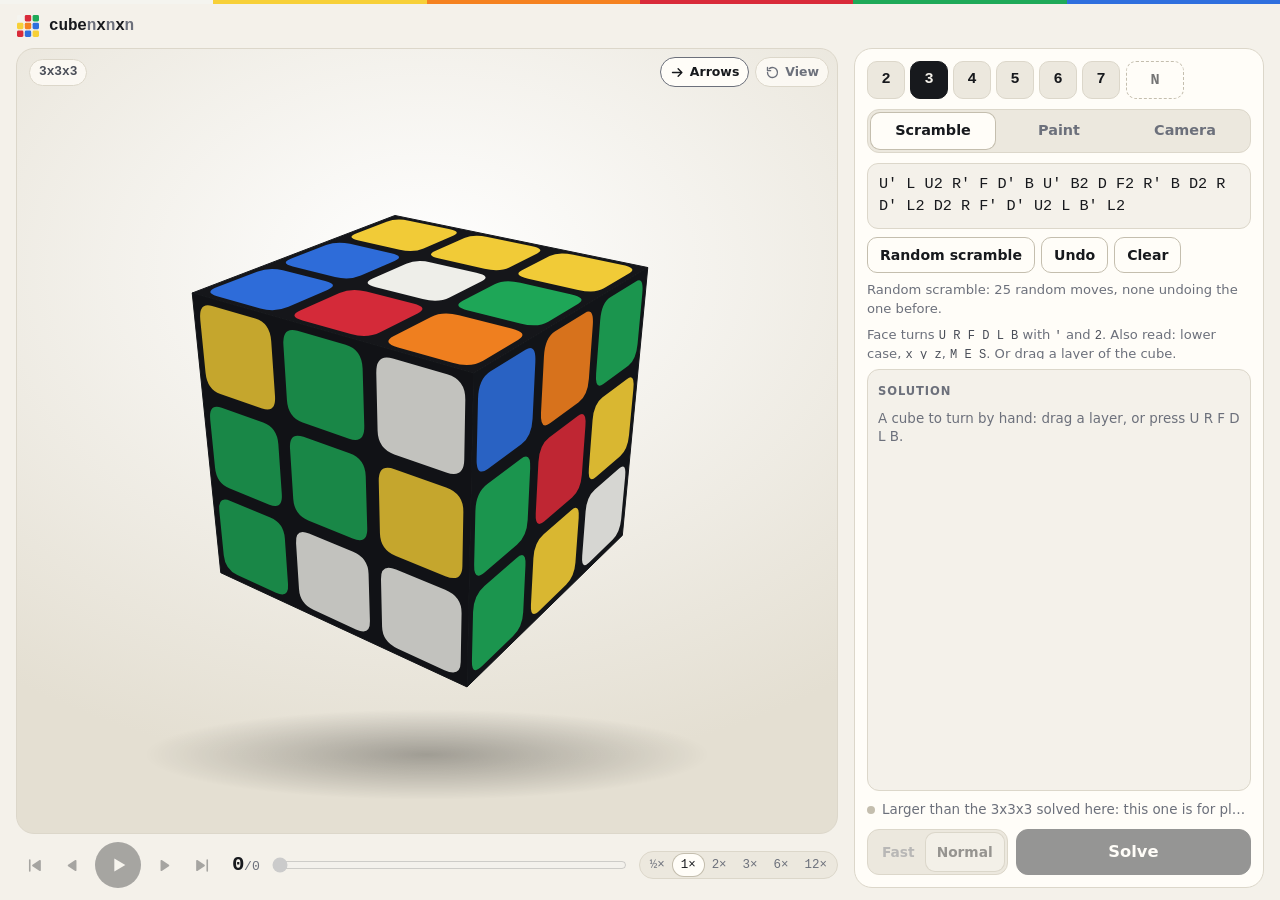
==== app/index.html @ e3b864b9 "app: the interface's page, its tests, and the WebAssembly build of the small solvers A cube of any s" ====
<!doctype html>
<html lang="en">
<head>
<meta charset="utf-8">
<meta name="viewport" content="width=device-width, initial-scale=1, viewport-fit=cover">
<title>anycube</title>
<meta name="color-scheme" content="dark light">
<link rel="icon" href="favicon.svg" type="image/svg+xml">
<link rel="stylesheet" href="app.css">
<script type="module" src="js/main.js"></script>
</head>
<body>
<!-- The application by itself: js/main.js mounts it here. -->
<div class="app" id="app"></div>
</body>
</html>
---- app/app.css ----
/* anycube: the application. One stylesheet, no dependencies, system
   fonts. Dark by default, light where the system asks for it.

   The application is exactly one viewport tall, on a laptop and on a
   phone, and everything in it has one place and one size: the cube and its
   playback on one side; the input, the solution and Solve on the other.
   Nothing moves when a solution arrives, the mode changes or the size
   does. A page that hosts it adds its own stylesheet for whatever it puts
   around it. */

:root {
  color-scheme: dark;
  --bg: #0e1014;
  --bg-2: #14171d;
  --panel: #171a21;
  --line: #262b36;
  --line-2: #343a48;
  --ink: #ecebe6;
  --ink-2: #b4b8c4;
  --ink-3: #8a8fa0;
  --accent: #f7d038;
  --accent-ink: #15130a;
  --danger: #ff7a70;
  --danger-bg: #2a1614;
  --ok: #5fd08e;
  --stage-a: #232936;
  --stage-b: #0f1217;
  --cube-body: #0b0c0f;
  --cube-inside: #1b1e25;
  --cube-blank: #3a3f4b;
  --u: #f4f4ef;
  --r: #d92b3a;
  --f: #1faa59;
  --d: #f7d038;
  --l: #f58220;
  --b: #2f6fde;
  --sans: ui-sans-serif, system-ui, -apple-system, "Segoe UI", Roboto, "Helvetica Neue", Arial, sans-serif;
  --mono: ui-monospace, "SF Mono", "Cascadia Code", "JetBrains Mono", Menlo, Consolas, "Liberation Mono", monospace;
  --radius: 14px;
  --gutter: 16px;
}

@media (prefers-color-scheme: light) {
  :root {
    color-scheme: light;
    --bg: #f4f1ea;
    --bg-2: #ece8de;
    --panel: #fffdf8;
    --line: #dcd7ca;
    --line-2: #c4beae;
    --ink: #17191d;
    --ink-2: #4a4e58;
    --ink-3: #6c707b;
    --accent: #17191d;
    --accent-ink: #fffdf8;
    --danger: #b3261e;
    --danger-bg: #fbe9e6;
    --ok: #1c7a44;
    --stage-a: #ffffff;
    --stage-b: #e4dfd2;
    --cube-body: #15171b;
    --cube-inside: #2a2d35;
    --cube-blank: #b9b5aa;
  }
}

*,
*::before,
*::after {
  box-sizing: border-box;
}

html {
  -webkit-text-size-adjust: 100%;
}

body {
  margin: 0;
  background: var(--bg);
  color: var(--ink);
  font: 15px/1.5 var(--sans);
  -webkit-font-smoothing: antialiased;
}

a {
  color: inherit;
  text-underline-offset: 3px;
  text-decoration-thickness: 1px;
}

button,
input,
textarea {
  font: inherit;
  color: inherit;
}

:focus-visible {
  outline: 2px solid var(--b);
  outline-offset: 2px;
}

.sr {
  position: absolute;
  width: 1px;
  height: 1px;
  overflow: hidden;
  clip-path: inset(50%);
  white-space: nowrap;
}

[hidden] {
  display: none !important;
}

kbd {
  font: 0.85em var(--mono);
  padding: 1px 5px;
  border: 1px solid var(--line-2);
  border-radius: 5px;
}

/* ------------------------------------------------- the one-viewport app */

.app {
  height: 100vh;
  height: 100dvh;
  min-height: 480px;
  display: grid;
  grid-template-rows: auto auto minmax(0, 1fr);
}

/* The six colours, across the top. */
.stripe {
  display: grid;
  grid-template-columns: repeat(6, 1fr);
  height: 4px;
}
.stripe i:nth-child(1) { background: var(--u); }
.stripe i:nth-child(2) { background: var(--d); }
.stripe i:nth-child(3) { background: var(--l); }
.stripe i:nth-child(4) { background: var(--r); }
.stripe i:nth-child(5) { background: var(--f); }
.stripe i:nth-child(6) { background: var(--b); }

.top,
.bench {
  width: min(1320px, 100% - 2 * var(--gutter));
  margin-inline: auto;
}

.top {
  display: flex;
  align-items: center;
  gap: 18px;
  padding: 8px 0;
  min-height: 44px;
}

.brand {
  display: inline-flex;
  align-items: center;
  gap: 9px;
  text-decoration: none;
  font: 600 1rem/1 var(--mono);
  letter-spacing: -0.01em;
  flex: none;
}
.brand b {
  font-weight: 600;
  color: var(--ink-3);
}
.brand .m0 { fill: var(--u); }
.brand .m1 { fill: var(--r); }
.brand .m2 { fill: var(--f); }
.brand .m3 { fill: var(--d); }
.brand .m4 { fill: var(--l); }
.brand .m5 { fill: var(--b); }

/* What the hosting page puts in the bar. */
.top-extra {
  margin-left: auto;
  display: flex;
  align-items: center;
  gap: 18px;
  min-width: 0;
}

.bench {
  min-height: 0;
  display: grid;
  grid-template-columns: minmax(0, 1fr) minmax(340px, 410px);
  gap: 16px;
  padding-bottom: 12px;
}

/* The cube, its playback, the solution. */
.stage-col {
  min-height: 0;
  min-width: 0;
  display: grid;
  grid-template-rows: minmax(0, 1fr) auto;
  gap: 8px;
}

/* Wherever the cube is drawn: as large a square as fits. */
.cube-host {
  container-type: size;
  display: grid;
  place-items: center;
}
.cube-host canvas {
  display: block;
  width: min(100cqw, 100cqh);
  aspect-ratio: 1;
  touch-action: none;
  cursor: grab;
}
.cube-host canvas:active {
  cursor: grabbing;
}

.stage {
  position: relative;
  min-height: 120px;
  border-radius: calc(var(--radius) + 4px);
  border: 1px solid var(--line);
  background: radial-gradient(120% 90% at 50% 28%, var(--stage-a), var(--stage-b) 72%);
  overflow: hidden;
}
.stage-size,
.stage-tools,
.next,
.status {
  position: absolute;
  margin: 0;
  z-index: 3;
}
.stage-size {
  top: 10px;
  left: 12px;
  font: 600 0.8rem/1 var(--mono);
  color: var(--ink-2);
  padding: 6px 9px;
  border: 1px solid var(--line);
  border-radius: 999px;
  background: color-mix(in srgb, var(--panel) 78%, transparent);
  pointer-events: none;
}
.stage-tools {
  top: 8px;
  right: 8px;
  display: flex;
  gap: 6px;
}
.tool {
  display: inline-flex;
  align-items: center;
  gap: 5px;
  height: 30px;
  padding: 0 9px;
  border: 1px solid var(--line);
  border-radius: 999px;
  background: color-mix(in srgb, var(--panel) 78%, transparent);
  font-size: 0.78rem;
  font-weight: 600;
  color: var(--ink-3);
  cursor: pointer;
}
.tool svg {
  width: 15px;
  height: 15px;
  fill: none;
  stroke: currentColor;
  stroke-width: 2.2;
  stroke-linecap: round;
  stroke-linejoin: round;
}
.tool:hover {
  color: var(--ink);
}
.tool[aria-pressed="true"] {
  color: var(--ink);
  border-color: var(--ink-3);
  background: var(--panel);
}
/* The move that comes next, in letters, beside its arrows. */
.next {
  left: 12px;
  top: 46px;
  display: flex;
  align-items: baseline;
  gap: 7px;
  pointer-events: none;
}
.next span {
  font: 600 0.66rem/1 var(--sans);
  letter-spacing: 0.09em;
  text-transform: uppercase;
  color: var(--ink-3);
}
.next b {
  font: 700 clamp(1.5rem, 7cqmin, 2.6rem) / 1 var(--mono);
  letter-spacing: -0.03em;
}

/* Where a solve stands, and what is wrong with a cube: over the foot of the stage. */
.status {
  left: 50%;
  bottom: 10px;
  transform: translateX(-50%);
  width: max-content;
  max-width: calc(100% - 20px);
  padding: 8px 12px;
  border: 1px solid var(--line-2);
  border-radius: 12px;
  background: color-mix(in srgb, var(--panel) 94%, transparent);
  box-shadow: 0 6px 24px rgba(0, 0, 0, 0.18);
  font-size: 0.88rem;
  line-height: 1.35;
  display: grid;
  grid-template-columns: auto minmax(0, 1fr);
  gap: 2px 10px;
  align-items: center;
}
.status .text {
  margin: 0;
}
.status .text b {
  font-weight: 650;
}
.status .more-line {
  grid-column: 2;
  margin: 0;
  font-size: 0.8rem;
  color: var(--ink-3);
}
.status small {
  display: block;
  margin-top: 3px;
  opacity: 0.85;
  font: 0.82em/1.35 var(--mono);
}
.status.bad {
  border-color: color-mix(in srgb, var(--danger) 55%, var(--line));
  background: var(--danger-bg);
  color: var(--danger);
}
.status.bad .more-line {
  color: inherit;
  opacity: 0.85;
}
.status.good .mark {
  color: var(--ok);
}
.mark {
  width: 20px;
  height: 20px;
  display: grid;
  place-items: center;
  font-weight: 700;
}
/* Four stickers taking turns: the page is busy. */
.busy {
  width: 20px;
  height: 20px;
  display: grid;
  grid-template-columns: 1fr 1fr;
  gap: 2px;
}
.busy i {
  border-radius: 2.5px;
  animation: pulse 1.2s infinite ease-in-out;
}
.busy i:nth-child(1) { background: var(--d); }
.busy i:nth-child(2) { background: var(--r); animation-delay: 0.15s; }
.busy i:nth-child(4) { background: var(--b); animation-delay: 0.3s; }
.busy i:nth-child(3) { background: var(--f); animation-delay: 0.45s; }
@keyframes pulse {
  0%, 100% { opacity: 0.25; }
  40% { opacity: 1; }
}
.line {
  grid-column: 1 / -1;
  display: flex;
  gap: 4px;
  margin-top: 5px;
}
.line i {
  flex: 1;
  max-width: 34px;
  height: 5px;
  border-radius: 3px;
  background: var(--line-2);
}
.line i.ahead {
  background: var(--ink-3);
}
.line i.you {
  background: var(--accent);
}

/* The camera's picture takes the stage; the cube steps aside into a corner. */
.cam-frame {
  position: absolute;
  inset: 0;
  margin: auto;
  width: min(100cqw, 100cqh);
  aspect-ratio: 1;
  overflow: hidden;
  background: #000;
  z-index: 1;
}
.cam-frame video {
  position: absolute;
  inset: 0;
  width: 100%;
  height: 100%;
  object-fit: cover;
}
.cam-frame.mirrored video,
.cam-frame.mirrored .cam-grid {
  transform: scaleX(-1);
}
.cam-grid {
  position: absolute;
  inset: 15%;
  display: grid;
  grid-template-columns: repeat(var(--n), 1fr);
  border: 2px solid rgba(255, 255, 255, 0.95);
  border-radius: 8px;
  box-shadow: 0 0 0 100vmax rgba(0, 0, 0, 0.42);
}
.cam-grid i {
  border: 1px solid rgba(255, 255, 255, 0.55);
  display: grid;
  place-items: center;
  color: transparent;
}
/* What was read from each cell, as a dot in its middle. */
.cam-grid i::after {
  content: "";
  width: 34%;
  aspect-ratio: 1;
  border-radius: 50%;
  background: currentColor;
  box-shadow: 0 0 0 2px rgba(255, 255, 255, 0.9), 0 0 0 3px rgba(0, 0, 0, 0.5);
}
.stage.scanning .stage-tools,
.stage.scanning .next {
  display: none;
}

/* Playback. */
.transport {
  display: grid;
  grid-template-columns: auto auto minmax(60px, 1fr) auto;
  grid-template-areas: "keys counter scrub speed";
  align-items: center;
  gap: 4px 12px;
}
.keys {
  grid-area: keys;
  display: flex;
  align-items: center;
  gap: 2px;
}
.key {
  width: 36px;
  height: 36px;
  display: grid;
  place-items: center;
  border: 1px solid transparent;
  border-radius: 50%;
  background: none;
  cursor: pointer;
}
.key svg {
  width: 19px;
  height: 19px;
  fill: currentColor;
  stroke: currentColor;
  stroke-width: 2;
  stroke-linecap: round;
  stroke-linejoin: round;
}
.key:hover:not(:disabled) {
  background: var(--bg-2);
  border-color: var(--line);
}
.key:disabled {
  opacity: 0.35;
  cursor: default;
}
.key.play {
  width: 46px;
  height: 46px;
  margin-inline: 3px;
  background: var(--accent);
  color: var(--accent-ink);
}
.key.play:hover:not(:disabled) {
  background: var(--accent);
  filter: brightness(1.08);
}
.key.play svg {
  width: 22px;
  height: 22px;
  stroke-width: 0;
}
.key.play .icon-pause,
.key.play.playing .icon-play {
  display: none;
}
.key.play.playing .icon-pause {
  display: block;
}
.counter {
  grid-area: counter;
  margin: 0;
  font: 600 1.3rem/1 var(--mono);
  font-variant-numeric: tabular-nums;
  letter-spacing: -0.02em;
  white-space: nowrap;
}
.counter .of {
  font-size: 0.82rem;
  font-weight: 500;
  color: var(--ink-3);
  letter-spacing: 0;
}
#scrub {
  grid-area: scrub;
  width: 100%;
  margin: 0;
  accent-color: var(--accent);
  height: 20px;
}
.speed {
  grid-area: speed;
  display: inline-flex;
  border: 1px solid var(--line);
  border-radius: 999px;
  padding: 2px;
  background: var(--bg-2);
}
.speed button {
  border: 0;
  background: none;
  border-radius: 999px;
  padding: 4px 8px;
  font: 500 0.78rem/1.2 var(--mono);
  color: var(--ink-3);
  cursor: pointer;
}
.speed button[aria-checked="true"] {
  background: var(--panel);
  color: var(--ink);
  box-shadow: 0 0 0 1px var(--line-2);
}

/* The lower part of the panel: the solution, or the cube the camera is reading. */
.lower {
  flex: 1;
  min-height: 0;
  display: flex;
}
.solution {
  flex: 1;
  min-width: 0;
  min-height: 0;
  border: 1px solid var(--line);
  border-radius: 12px;
  background: var(--bg);
  padding: 8px 10px 10px;
  display: grid;
  grid-template-columns: minmax(0, 1fr) auto;
  grid-template-rows: 28px minmax(0, 1fr);
  align-items: center;
  gap: 4px 10px;
}
.summary {
  margin: 0;
  color: var(--ink-3);
  font: 600 0.72rem/1 var(--sans);
  letter-spacing: 0.08em;
  text-transform: uppercase;
  white-space: nowrap;
  overflow: hidden;
  text-overflow: ellipsis;
}
.summary b {
  color: var(--ink);
  font: 650 0.9rem/1 var(--sans);
  letter-spacing: 0;
  text-transform: none;
  margin-right: 4px;
}
.moves,
.placeholder {
  grid-column: 1 / -1;
  grid-row: 2;
  align-self: stretch;
  min-height: 0;
}
.moves {
  overflow: auto;
  overscroll-behavior: contain;
  display: flex;
  flex-wrap: wrap;
  align-items: center;
  align-content: flex-start;
  gap: 4px 4px;
  position: relative;
}
.moves:empty {
  display: none;
}
.placeholder {
  margin: 0;
  font-size: 0.84rem;
  line-height: 1.4;
  color: var(--ink-3);
}
.scan-slot {
  flex: 1;
  min-width: 0;
  display: none;
  border: 1px solid var(--line);
  border-radius: 12px;
  background: radial-gradient(120% 90% at 50% 28%, var(--stage-a), var(--stage-b) 72%);
}
.lower.scanning .solution {
  display: none;
}
.lower.scanning .scan-slot {
  display: grid;
}
.scan-slot-narrow {
  display: none;
}

.part {
  display: contents;
}
.part h4 {
  margin: 0 2px 0 6px;
  font: 600 0.66rem/1 var(--sans);
  letter-spacing: 0.07em;
  text-transform: uppercase;
  color: var(--ink-3);
  white-space: nowrap;
}
.part:first-child h4 {
  margin-left: 0;
}
.part h4 span {
  font-family: var(--mono);
  letter-spacing: 0;
  margin-left: 4px;
}
.part ol {
  display: contents;
}
.part li {
  list-style: none;
}
.move {
  min-width: 2.2em;
  padding: 4px 6px;
  border: 1px solid var(--line);
  border-radius: 7px;
  background: none;
  font: 500 0.88rem/1.1 var(--mono);
  text-align: center;
  white-space: nowrap;
  cursor: pointer;
  color: var(--ink);
}
.move:hover {
  border-color: var(--line-2);
  background: var(--bg-2);
}
.move.done {
  color: var(--ink-3);
  border-color: transparent;
  background: var(--bg-2);
}
.move.now {
  background: var(--accent);
  border-color: var(--accent);
  color: var(--accent-ink);
}

/* Controls. */
.panel {
  min-height: 0;
  min-width: 0;
  display: flex;
  flex-direction: column;
  gap: 10px;
  border: 1px solid var(--line);
  border-radius: calc(var(--radius) + 4px);
  background: var(--panel);
  padding: 12px;
}
/* The input keeps one height whatever tab is open, so what is under it stays where it is. */
.panels {
  flex: none;
  height: 196px;
  overflow: auto;
  overscroll-behavior: contain;
}
.note {
  margin: 8px 0 0;
  font-size: 0.82rem;
  line-height: 1.4;
  color: var(--ink-3);
}
.note code {
  font: 0.92em var(--mono);
  color: var(--ink-2);
}
.tabpanel > .note:first-child {
  margin-top: 0;
  margin-bottom: 10px;
}
.size-row {
  display: flex;
  align-items: center;
  gap: 6px;
  min-width: 0;
}
.sizes {
  display: flex;
  gap: 5px;
  overflow-x: auto;
  scrollbar-width: none;
  padding: 2px;
  margin: -2px;
}
.sizes::-webkit-scrollbar {
  display: none;
}
.sizes button {
  flex: none;
  min-width: 38px;
  height: 38px;
  padding: 0 8px;
  border: 1px solid var(--line);
  border-radius: 10px;
  background: var(--bg-2);
  font: 600 0.95rem/1 var(--mono);
  cursor: pointer;
}
.sizes button:hover {
  border-color: var(--line-2);
}
.sizes button[aria-checked="true"] {
  background: var(--ink);
  border-color: var(--ink);
  color: var(--bg);
}
.custom input {
  width: 58px;
  height: 38px;
  padding: 0 6px;
  border: 1px dashed var(--line-2);
  border-radius: 10px;
  background: none;
  font: 600 0.95rem/1 var(--mono);
  text-align: center;
  -moz-appearance: textfield;
  appearance: textfield;
}
.custom input::-webkit-outer-spin-button,
.custom input::-webkit-inner-spin-button {
  -webkit-appearance: none;
  margin: 0;
}
.custom input.on {
  border-style: solid;
  border-color: var(--ink);
  box-shadow: inset 0 0 0 1px var(--ink);
}

.tabs {
  display: grid;
  grid-auto-flow: column;
  grid-auto-columns: 1fr;
  gap: 2px;
  padding: 3px;
  border: 1px solid var(--line);
  border-radius: 12px;
  background: var(--bg-2);
}
.tabs button {
  border: 0;
  border-radius: 9px;
  background: none;
  padding: 7px 4px;
  font-weight: 600;
  font-size: 0.9rem;
  color: var(--ink-3);
  cursor: pointer;
}
.tabs button[aria-selected="true"] {
  background: var(--panel);
  color: var(--ink);
  box-shadow: 0 0 0 1px var(--line-2);
}
.narrow-only {
  display: none;
}

textarea {
  display: block;
  width: 100%;
  resize: none;
  height: 4.4em;
  padding: 9px 11px;
  border: 1px solid var(--line);
  border-radius: 11px;
  background: var(--bg);
  font: 500 0.95rem/1.45 var(--mono);
}
textarea::placeholder {
  color: var(--ink-3);
  opacity: 0.7;
}
textarea.bad {
  border-color: var(--danger);
}

.row {
  display: flex;
  flex-wrap: wrap;
  gap: 6px;
  margin-top: 8px;
}

.button {
  display: inline-flex;
  align-items: center;
  justify-content: center;
  gap: 8px;
  min-height: 36px;
  padding: 6px 12px;
  border: 1px solid var(--line-2);
  border-radius: 10px;
  background: none;
  font-weight: 600;
  font-size: 0.88rem;
  cursor: pointer;
  white-space: nowrap;
}
.button:hover:not(:disabled) {
  background: var(--bg-2);
}
.button:disabled {
  opacity: 0.45;
  cursor: default;
}
.button.small {
  min-height: 28px;
  padding: 2px 10px;
  font-size: 0.8rem;
}
.button.quiet {
  min-height: 32px;
  padding: 4px 10px;
  font-weight: 500;
  font-size: 0.82rem;
  color: var(--ink-2);
}
.button.primary {
  background: var(--accent);
  border-color: var(--accent);
  color: var(--accent-ink);
}
.button.primary:hover:not(:disabled) {
  background: var(--accent);
  filter: brightness(1.08);
}
.button.large {
  flex: 1;
  min-height: 46px;
  font-size: 1.02rem;
  border-radius: 12px;
}
.button[aria-pressed="true"] {
  background: var(--bg-2);
  border-color: var(--ink-3);
  color: var(--ink);
}

/* Whether the cube as it stands can be solved: one line, always there. */
.valid {
  margin: 0;
  height: 1.35em;
  font-size: 0.84rem;
  line-height: 1.35;
  color: var(--ink-3);
  white-space: nowrap;
  overflow: hidden;
  text-overflow: ellipsis;
}
.valid::before {
  content: "";
  display: inline-block;
  width: 8px;
  height: 8px;
  margin-right: 7px;
  border-radius: 50%;
  background: var(--line-2);
}
.valid.ok::before {
  background: var(--ok);
}
.valid.bad::before {
  background: var(--danger);
}
.valid.bad {
  color: var(--danger);
}
.valid a {
  color: var(--ink);
}
.valid b {
  font-weight: 650;
  color: var(--ink-2);
}

.go {
  display: flex;
  gap: 8px;
  align-items: stretch;
}
.modes {
  display: inline-flex;
  border: 1px solid var(--line);
  border-radius: 12px;
  padding: 3px;
  background: var(--bg-2);
}
.modes button {
  border: 0;
  border-radius: 9px;
  background: none;
  padding: 0 11px;
  font-weight: 600;
  font-size: 0.86rem;
  color: var(--ink-3);
  cursor: pointer;
}
.modes button[aria-checked="true"] {
  background: var(--panel);
  color: var(--ink);
  box-shadow: 0 0 0 1px var(--line-2);
}
.modes button:disabled {
  opacity: 0.4;
  cursor: default;
}

/* Painting: the colours, and the cube unfolded to choose a face from. */
.paint {
  display: grid;
  grid-template-columns: minmax(0, 1fr) minmax(96px, 0.5fr);
  gap: 12px;
  align-items: center;
}
.swatches {
  display: grid;
  grid-template-columns: repeat(3, 1fr);
  gap: 5px;
}
.swatch {
  display: grid;
  grid-template-columns: auto 1fr;
  align-items: center;
  gap: 6px;
  padding: 5px 6px;
  border: 1px solid var(--line);
  border-radius: 10px;
  background: none;
  cursor: pointer;
  min-width: 0;
}
.swatch .chip {
  width: 26px;
  height: 26px;
  border-radius: 7px;
  box-shadow: inset 0 0 0 1px rgba(0, 0, 0, 0.25);
}
.swatch .count {
  font: 500 0.72rem/1 var(--mono);
  color: var(--ink-3);
  text-align: left;
}
.swatch[aria-checked="true"] {
  border-color: var(--ink);
  box-shadow: inset 0 0 0 1px var(--ink);
  background: var(--bg-2);
}
.swatch.full .count {
  color: var(--ok);
}
.swatch.over .count {
  color: var(--danger);
  font-weight: 700;
}
.net {
  display: grid;
  grid-template-columns: repeat(4, 1fr);
  grid-template-rows: repeat(3, auto);
  gap: 3px;
}
.net-face {
  aspect-ratio: 1;
  display: grid;
  grid-template-columns: repeat(var(--cells), 1fr);
  gap: 1px;
  padding: 2px;
  border: 0;
  border-radius: 5px;
  background: var(--cube-body);
  cursor: pointer;
  opacity: 0.75;
}
.net-face i {
  border-radius: 1.5px;
  background: var(--cube-blank);
}
.net-face.current {
  opacity: 1;
  box-shadow: 0 0 0 2px var(--ink);
}
.net-face.doubt:not(.current) {
  box-shadow: 0 0 0 1.5px var(--danger);
}

/* The camera's side of the panel. */
.private {
  display: grid;
  grid-template-columns: auto 1fr;
  gap: 9px;
  align-items: start;
  margin: 10px 0 12px;
  padding: 9px 11px;
  border: 1px solid color-mix(in srgb, var(--ok) 45%, var(--line));
  border-radius: 11px;
  font-size: 0.84rem;
  color: var(--ink-2);
}
.private svg {
  width: 18px;
  height: 18px;
  margin-top: 1px;
  fill: none;
  stroke: var(--ok);
  stroke-width: 1.8;
  stroke-linejoin: round;
}
.cam-scan {
  display: grid;
  grid-template-columns: minmax(0, 1fr);
  gap: 8px;
}
.cam-side {
  display: grid;
  gap: 8px;
  min-width: 0;
}
.cam-heading {
  margin: 0 0 2px;
  font-weight: 700;
  font-size: 0.98rem;
}
.cam-text {
  margin: 0;
  color: var(--ink-2);
  font-size: 0.86rem;
  line-height: 1.35;
  min-height: 2.7em;
}
.cam-shots {
  display: grid;
  grid-template-columns: repeat(6, 1fr);
  gap: 5px;
  margin: 0;
  padding: 0;
  list-style: none;
  max-width: 330px;
}
.cam-shots li {
  aspect-ratio: 1;
  display: grid;
  grid-template-columns: repeat(var(--n), 1fr);
  gap: 1px;
  padding: 2px;
  border-radius: 6px;
  background: var(--cube-body);
  opacity: 0.55;
}
.cam-shots li i {
  border-radius: 1px;
  background: var(--cube-blank);
}
.cam-shots li.taken {
  opacity: 1;
}
.cam-shots li.current {
  opacity: 1;
  box-shadow: 0 0 0 2px var(--accent);
}
.cam-buttons {
  display: flex;
  flex-wrap: wrap;
  gap: 6px;
  align-items: center;
}
.cam-buttons .primary {
  flex: 1 1 110px;
  min-height: 42px;
}

/* ------------------------------------------------------ narrow screens */

@media (max-width: 759px) {
  :root {
    --gutter: 10px;
  }
  body {
    font-size: 14px;
  }
  .top {
    gap: 8px;
    padding: 5px 0;
  }
  /* The header holds the sizes (app.js moves them there); the words make room. */
  .brand span,
  .top-extra,
  .stage-size,
  .wide-only,
  .tool span {
    display: none;
  }
  .top .size-row {
    flex: 1;
  }
  .sizes button,
  .custom input {
    height: 34px;
    min-width: 34px;
  }
  .custom input {
    width: 46px;
  }
  .bench {
    grid-template-columns: minmax(0, 1fr);
    grid-template-rows: minmax(0, 1fr) auto;
    gap: 8px;
    padding-bottom: 8px;
  }
  .stage-col {
    gap: 6px;
  }
  /* The solution is a tab here, and the cube the camera reads sits beside its buttons. */
  .lower {
    display: none;
  }
  .cam-scan {
    grid-template-columns: minmax(0, 1fr) 86px;
    align-items: center;
  }
  .scan-slot-narrow {
    display: grid;
    aspect-ratio: 1;
    border: 1px solid var(--line);
    border-radius: 10px;
    background: radial-gradient(120% 90% at 50% 28%, var(--stage-a), var(--stage-b) 72%);
  }
  .transport {
    grid-template-columns: auto auto minmax(0, 1fr);
    grid-template-areas: "keys counter speed" "scrub scrub scrub";
    gap: 0 8px;
  }
  .speed {
    justify-self: end;
  }
  .speed button {
    padding: 4px 6px;
  }
  .speed button[data-speed="0.5"],
  .speed button[data-speed="12"],
  #to-start,
  #to-end {
    display: none;
  }
  .next {
    top: 8px;
    left: 10px;
  }
  .panel {
    padding: 8px;
    gap: 7px;
    border-radius: var(--radius);
  }
  .narrow-only {
    display: block;
  }
  .panels {
    height: 150px;
  }
  textarea {
    height: 4.2em;
    padding: 7px 9px;
  }
  .row {
    margin-top: 6px;
  }
  .note {
    margin-top: 5px;
    font-size: 0.78rem;
  }
  .tabpanel > .note:first-child {
    margin-bottom: 6px;
  }
  .private {
    margin: 4px 0 6px;
    padding: 4px 8px;
    font-size: 0.78rem;
  }
  /* The solution as a tab: its moves in the tab's own height. */
  .solution {
    border: 0;
    padding: 0;
    background: none;
    height: 150px;
  }
  .valid {
    font-size: 0.8rem;
  }
  .paint {
    grid-template-columns: minmax(0, 1fr) 92px;
    gap: 8px;
  }
  .swatch {
    padding: 4px 5px;
  }
  .swatch .chip {
    width: 22px;
    height: 22px;
  }
  .cam-heading {
    font-size: 0.9rem;
    margin: 0;
  }
  .cam-text {
    min-height: 0;
    font-size: 0.78rem;
    line-height: 1.3;
    display: -webkit-box;
    -webkit-line-clamp: 2;
    -webkit-box-orient: vertical;
    overflow: hidden;
  }
  .cam-shots {
    max-width: 190px;
    gap: 4px;
  }
  .cam-buttons {
    flex-wrap: nowrap;
    gap: 4px;
  }
  .cam-buttons .button {
    min-height: 32px;
    padding: 2px 7px;
    font-size: 0.78rem;
  }
  .cam-buttons .primary {
    flex: 1 1 60px;
    min-height: 34px;
  }
  .cam-side {
    gap: 5px;
  }
  .cam-buttons .primary {
    min-height: 36px;
  }
  .button.large {
    min-height: 42px;
  }
}

/* A screen that is short as well as wide (a small laptop): tighter rows. */
@media (min-width: 760px) and (max-height: 640px) {
  .panels {
    height: 176px;
  }
  .panel {
    gap: 8px;
    padding: 10px;
  }
}

@media (prefers-reduced-motion: reduce) {
  .busy i {
    animation: none;
    opacity: 0.8;
  }
}
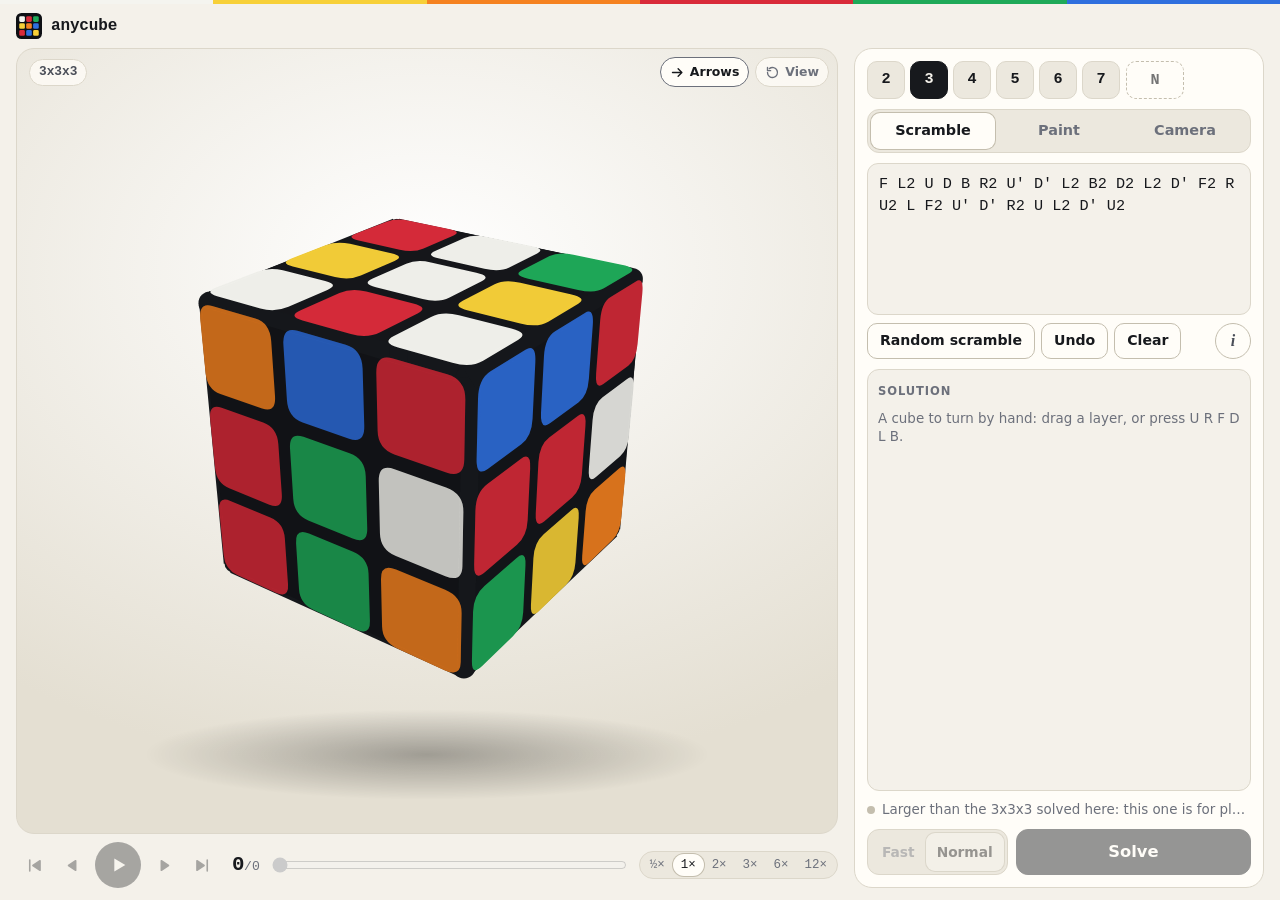
==== commit 1a40d15d: "Check GitHub releases from the local app" ====
--- a/app/index.html
+++ b/app/index.html
@@ -12,5 +12,18 @@
 <body>
 <!-- The application by itself: js/main.js mounts it here. -->
 <div class="app" id="app"></div>
+<template id="local-update-button">
+  <button class="button quiet update-trigger" type="button" aria-label="Check for updates" title="Check for updates">
+    <span aria-hidden="true">↻</span><span class="wide-only">Check for updates</span>
+  </button>
+</template>
+<dialog class="update-dialog" id="updates" aria-labelledby="updates-title">
+  <h2 id="updates-title">Check for updates</h2>
+  <p id="update-status" role="status"></p>
+  <form method="dialog">
+    <button class="button" autofocus>Close</button>
+    <a class="button primary" href="https://github.com/Horia73/anycube/releases/latest" target="_blank" rel="noopener noreferrer">View release</a>
+  </form>
+</dialog>
 </body>
 </html>
--- a/app/app.css
+++ b/app/app.css
@@ -170,12 +170,6 @@
   font-weight: 600;
   color: var(--ink-3);
 }
-.brand .m0 { fill: var(--u); }
-.brand .m1 { fill: var(--r); }
-.brand .m2 { fill: var(--f); }
-.brand .m3 { fill: var(--d); }
-.brand .m4 { fill: var(--l); }
-.brand .m5 { fill: var(--b); }
 
 /* What the hosting page puts in the bar. */
 .top-extra {
@@ -186,6 +180,25 @@
   min-width: 0;
 }
 
+.update-dialog {
+  width: min(390px, calc(100% - 28px));
+  padding: 20px;
+  border: 1px solid var(--line-2);
+  border-radius: var(--radius);
+  color: var(--ink);
+  background: var(--panel);
+}
+.update-dialog::backdrop { background: #0008; }
+.update-dialog h2 { margin: 0; font-size: 1.15rem; }
+.update-dialog p { margin: 10px 0 18px; color: var(--ink-2); }
+.update-dialog form { display: flex; justify-content: flex-end; gap: 8px; }
+.update-dialog a { text-decoration: none; }
+
+@media (max-width: 400px) {
+  .top.local-top .sizes { gap: 3px; }
+  .top.local-top .sizes button { min-width: 32px; }
+}
+
 .bench {
   min-height: 0;
   display: grid;
@@ -199,8 +212,12 @@
   min-height: 0;
   min-width: 0;
   display: grid;
+  /* One column no wider than its place, whatever is in it: the playback
+     below the cube then fits itself to that width (see .transport). */
+  grid-template-columns: minmax(0, 1fr);
   grid-template-rows: minmax(0, 1fr) auto;
   gap: 8px;
+  container-type: inline-size;
 }
 
 /* Wherever the cube is drawn: as large a square as fits. */
@@ -361,21 +378,21 @@
   font-weight: 700;
 }
 /* Four stickers taking turns: the page is busy. */
-.busy {
+span.busy {
   width: 20px;
   height: 20px;
   display: grid;
   grid-template-columns: 1fr 1fr;
   gap: 2px;
 }
-.busy i {
+span.busy i {
   border-radius: 2.5px;
   animation: pulse 1.2s infinite ease-in-out;
 }
-.busy i:nth-child(1) { background: var(--d); }
-.busy i:nth-child(2) { background: var(--r); animation-delay: 0.15s; }
-.busy i:nth-child(4) { background: var(--b); animation-delay: 0.3s; }
-.busy i:nth-child(3) { background: var(--f); animation-delay: 0.45s; }
+span.busy i:nth-child(1) { background: var(--d); }
+span.busy i:nth-child(2) { background: var(--r); animation-delay: 0.15s; }
+span.busy i:nth-child(4) { background: var(--b); animation-delay: 0.3s; }
+span.busy i:nth-child(3) { background: var(--f); animation-delay: 0.45s; }
 @keyframes pulse {
   0%, 100% { opacity: 0.25; }
   40% { opacity: 1; }
@@ -437,14 +454,61 @@
   place-items: center;
   color: transparent;
 }
-/* What was read from each cell, as a dot in its middle. */
+/* What is found in the picture, drawn over it: it turns with the picture when that is mirrored. */
+.cam-found {
+  position: absolute;
+  inset: 0;
+  width: 100%;
+  height: 100%;
+  pointer-events: none;
+}
+.cam-frame.mirrored .cam-found {
+  transform: scaleX(-1);
+}
+.cam-grid[hidden] {
+  display: none;
+}
+.cam-note {
+  position: absolute;
+  left: 50%;
+  bottom: 10px;
+  transform: translateX(-50%);
+  margin: 0;
+  padding: 5px 11px;
+  border-radius: 999px;
+  background: rgba(0, 0, 0, 0.62);
+  color: #fff;
+  font-size: 0.8rem;
+  line-height: 1.2;
+  white-space: nowrap;
+  max-width: calc(100% - 16px);
+  overflow: hidden;
+  text-overflow: ellipsis;
+}
+.cam-frame.found .cam-note::before {
+  content: "";
+  display: inline-block;
+  width: 8px;
+  height: 8px;
+  margin-right: 7px;
+  border-radius: 50%;
+  background: var(--ok);
+}
+/* What is being read from each cell: a mark in its middle, in the page's
+   own colour for it, the sticker itself showing round it. Where the reading
+   could as well be another colour the mark is a ring. */
 .cam-grid i::after {
   content: "";
-  width: 34%;
+  width: 36%;
   aspect-ratio: 1;
-  border-radius: 50%;
+  border-radius: 28%;
   background: currentColor;
-  box-shadow: 0 0 0 2px rgba(255, 255, 255, 0.9), 0 0 0 3px rgba(0, 0, 0, 0.5);
+  box-shadow: 0 0 0 2px rgba(255, 255, 255, 0.95), 0 0 0 3.5px rgba(0, 0, 0, 0.6);
+}
+.cam-grid i.unsure::after {
+  background: none;
+  border: 4px dashed currentColor;
+  box-sizing: border-box;
 }
 .stage.scanning .stage-tools,
 .stage.scanning .next {
@@ -458,6 +522,31 @@
   grid-template-areas: "keys counter scrub speed";
   align-items: center;
   gap: 4px 12px;
+}
+/* Where the cube's column is narrow (a small window, a tablet upright, a
+   phone) the slider goes on a row of its own, and narrower still the least
+   used buttons go. By the column's width, not the window's: beside the
+   panel the column can be narrow in a wide window. */
+@container (max-width: 640px) {
+  .transport {
+    grid-template-columns: auto auto minmax(0, 1fr);
+    grid-template-areas: "keys counter speed" "scrub scrub scrub";
+    gap: 0 8px;
+  }
+  .speed {
+    justify-self: end;
+  }
+}
+@container (max-width: 480px) {
+  .speed button {
+    padding: 4px 6px;
+  }
+  .speed button[data-speed="0.5"],
+  .speed button[data-speed="12"],
+  #to-start,
+  #to-end {
+    display: none;
+  }
 }
 .keys {
   grid-area: keys;
@@ -616,11 +705,77 @@
 .moves:empty {
   display: none;
 }
+.detour {
+  grid-column: 1 / -1;
+  grid-row: 2;
+  margin: 0;
+  color: var(--ink-2);
+  font: 500 0.78rem/1.3 var(--sans);
+}
+.solution.off-solution {
+  grid-template-rows: 28px auto minmax(0, 1fr);
+}
+.solution.off-solution .moves,
+.solution.off-solution .wait {
+  grid-row: 3;
+}
+.solution.waiting .detour {
+  display: none;
+}
 .placeholder {
   margin: 0;
   font-size: 0.84rem;
   line-height: 1.4;
   color: var(--ink-3);
+}
+/* While a solve waits or runs, its state stands where the solution will be. */
+.wait {
+  grid-column: 1 / -1;
+  grid-row: 2;
+  align-self: stretch;
+  min-height: 0;
+  display: flex;
+  flex-direction: column;
+  align-items: center;
+  justify-content: center;
+  gap: 10px;
+  text-align: center;
+  padding: 0 8px;
+}
+.wait[hidden] {
+  display: none;
+}
+.wait-title {
+  margin: 0;
+  font-size: 1.35rem;
+  line-height: 1.2;
+  font-weight: 500;
+}
+.wait-title b {
+  font-weight: 750;
+}
+.wait-title span {
+  font-variant-numeric: tabular-nums;
+}
+.wait-more {
+  margin: 0;
+  font-size: 0.84rem;
+  line-height: 1.4;
+  color: var(--ink-3);
+}
+.wait .line {
+  width: min(100%, 260px);
+  justify-content: center;
+  margin: 0;
+}
+.wait .line i {
+  height: 8px;
+  border-radius: 4px;
+}
+.solution.waiting .moves,
+.solution.waiting .placeholder,
+.solution.waiting #copy {
+  display: none;
 }
 .scan-slot {
   flex: 1;
@@ -643,8 +798,10 @@
 .part {
   display: contents;
 }
+/* Each phase begins a row of its own, under its title. */
 .part h4 {
-  margin: 0 2px 0 6px;
+  flex: 0 0 100%;
+  margin: 7px 0 1px;
   font: 600 0.66rem/1 var(--sans);
   letter-spacing: 0.07em;
   text-transform: uppercase;
@@ -652,7 +809,7 @@
   white-space: nowrap;
 }
 .part:first-child h4 {
-  margin-left: 0;
+  margin-top: 0;
 }
 .part h4 span {
   font-family: var(--mono);
@@ -691,9 +848,14 @@
   border-color: var(--accent);
   color: var(--accent-ink);
 }
+.move-progress {
+  margin-left: 0.4em;
+  font-size: 0.75em;
+}
 
 /* Controls. */
 .panel {
+  position: relative;
   min-height: 0;
   min-width: 0;
   display: flex;
@@ -705,11 +867,12 @@
   padding: 12px;
 }
 /* The input keeps one height whatever tab is open, so what is under it stays where it is. */
+/* Nothing in it scrolls: each tab's contents are made to fit (the box of a
+   long scramble scrolls its own text). */
 .panels {
   flex: none;
   height: 196px;
-  overflow: auto;
-  overscroll-behavior: contain;
+  overflow: hidden;
 }
 .note {
   margin: 8px 0 0;
@@ -817,7 +980,8 @@
   display: block;
   width: 100%;
   resize: none;
-  height: 4.4em;
+  /* Six whole lines, none cut: the lines, the padding and the border. */
+  height: calc(6 * 1.45em + 20px);
   padding: 9px 11px;
   border: 1px solid var(--line);
   border-radius: 11px;
@@ -837,6 +1001,48 @@
   flex-wrap: wrap;
   gap: 6px;
   margin-top: 8px;
+}
+
+/* The "i" beside the scramble's buttons, and what it opens. */
+.button.info {
+  margin-left: auto;
+  width: 36px;
+  padding: 0;
+  border-radius: 50%;
+  font: italic 600 1rem/1 Georgia, "Times New Roman", serif;
+  color: var(--ink-2);
+}
+.button.info[aria-expanded="true"] {
+  background: var(--ink);
+  border-color: var(--ink);
+  color: var(--panel);
+}
+.help {
+  position: absolute;
+  left: 12px;
+  right: 12px;
+  z-index: 6;
+  padding: 10px 12px;
+  border: 1px solid var(--line-2);
+  border-radius: 12px;
+  background: var(--panel);
+  box-shadow: 0 8px 28px rgba(0, 0, 0, 0.2);
+  font-size: 0.84rem;
+  line-height: 1.45;
+  color: var(--ink-2);
+}
+.help[hidden] {
+  display: none;
+}
+.help p {
+  margin: 0;
+}
+.help p + p {
+  margin-top: 6px;
+}
+.help code {
+  font: 600 0.95em/1 var(--mono);
+  color: var(--ink);
 }
 
 .button {
@@ -1072,6 +1278,43 @@
   gap: 8px;
   min-width: 0;
 }
+.cam-say {
+  display: grid;
+  grid-template-columns: auto minmax(0, 1fr);
+  gap: 10px;
+  align-items: start;
+}
+/* The small drawings of what to do with the cube: one, or two with "then" between them. */
+.cam-sign {
+  display: flex;
+  align-items: center;
+  gap: 3px;
+  color: var(--ink);
+}
+.cam-sign svg {
+  display: block;
+  width: 46px;
+  height: 44px;
+  fill: none;
+  stroke: currentColor;
+  stroke-width: 2.4;
+  stroke-linecap: round;
+  stroke-linejoin: round;
+}
+.cam-sign svg .head {
+  fill: currentColor;
+  stroke-width: 1.2;
+}
+.cam-sign i {
+  font: 600 0.62rem/1 var(--sans);
+  font-style: normal;
+  letter-spacing: 0.06em;
+  text-transform: uppercase;
+  color: var(--ink-3);
+}
+.cam-text.warn {
+  color: var(--danger);
+}
 .cam-heading {
   margin: 0 0 2px;
   font-weight: 700;
@@ -1089,7 +1332,9 @@
   grid-template-columns: repeat(6, 1fr);
   gap: 5px;
   margin: 0;
-  padding: 0;
+  /* Room for the frame round the face in hand, which is drawn outside it:
+     without it the box this strip scrolls in cuts the frame's left side. */
+  padding: 3px;
   list-style: none;
   max-width: 330px;
 }
@@ -1106,6 +1351,13 @@
 .cam-shots li i {
   border-radius: 1px;
   background: var(--cube-blank);
+}
+.cam-shots li {
+  cursor: pointer;
+}
+.cam-shots li:focus-visible {
+  outline: 2px solid var(--accent);
+  outline-offset: 2px;
 }
 .cam-shots li.taken {
   opacity: 1;
@@ -1149,6 +1401,8 @@
   .top .size-row {
     flex: 1;
   }
+  .local-top .top-extra { display: flex; }
+  .local-top .update-trigger { padding-inline: 8px; }
   .sizes button,
   .custom input {
     height: 34px;
@@ -1181,23 +1435,6 @@
     border-radius: 10px;
     background: radial-gradient(120% 90% at 50% 28%, var(--stage-a), var(--stage-b) 72%);
   }
-  .transport {
-    grid-template-columns: auto auto minmax(0, 1fr);
-    grid-template-areas: "keys counter speed" "scrub scrub scrub";
-    gap: 0 8px;
-  }
-  .speed {
-    justify-self: end;
-  }
-  .speed button {
-    padding: 4px 6px;
-  }
-  .speed button[data-speed="0.5"],
-  .speed button[data-speed="12"],
-  #to-start,
-  #to-end {
-    display: none;
-  }
   .next {
     top: 8px;
     left: 10px;
@@ -1214,18 +1451,24 @@
     height: 150px;
   }
   textarea {
-    height: 4.2em;
+    height: calc(4 * 1.45em + 16px);
     padding: 7px 9px;
   }
   .row {
     margin-top: 6px;
+    flex-wrap: nowrap;
   }
   .note {
     margin-top: 5px;
     font-size: 0.78rem;
   }
   .tabpanel > .note:first-child {
-    margin-bottom: 6px;
+    margin-bottom: 4px;
+  }
+  /* Paint holds its sentence (two lines at most), the colours with the
+     unfolded cube, and its two buttons, with nothing left to scroll to. */
+  .paint + .row {
+    margin-top: 4px;
   }
   .private {
     margin: 4px 0 6px;
@@ -1256,6 +1499,16 @@
   .cam-heading {
     font-size: 0.9rem;
     margin: 0;
+  }
+  .cam-say {
+    gap: 6px;
+  }
+  .cam-sign svg {
+    width: 32px;
+    height: 31px;
+  }
+  .cam-sign i {
+    display: none;
   }
   .cam-text {
     min-height: 0;
@@ -1299,6 +1552,9 @@
   .panels {
     height: 176px;
   }
+  textarea {
+    height: calc(5 * 1.45em + 20px);
+  }
   .panel {
     gap: 8px;
     padding: 10px;
@@ -1306,8 +1562,18 @@
 }
 
 @media (prefers-reduced-motion: reduce) {
-  .busy i {
+  span.busy i {
     animation: none;
     opacity: 0.8;
   }
 }
+
+/* A phone too narrow for "Random scramble" beside the other buttons says "Random". */
+@media (max-width: 430px) {
+  #random .long {
+    display: none;
+  }
+  .row {
+    gap: 5px;
+  }
+}
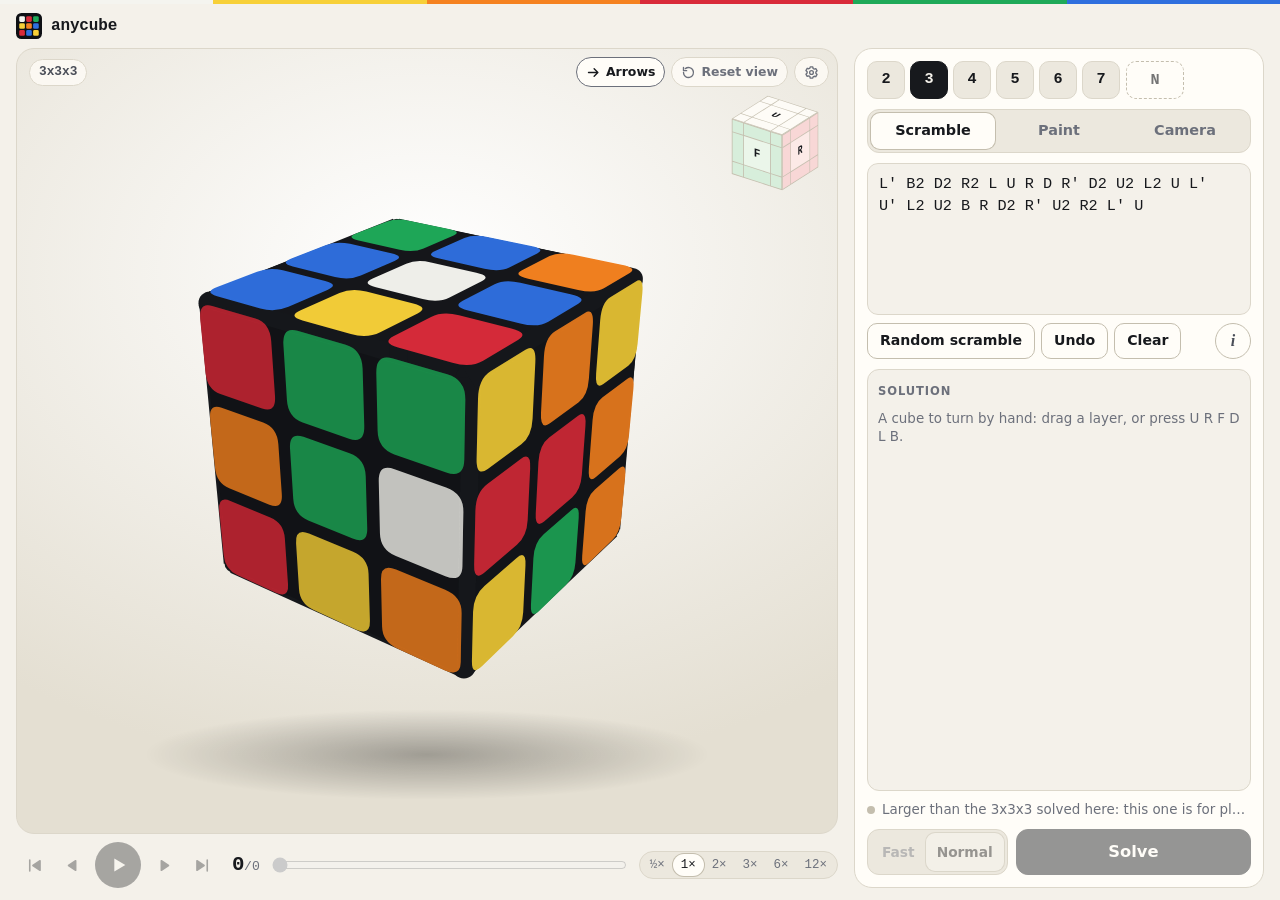
==== commit d5a2a183: "Choose white or yellow on top in cube settings" ====
--- a/app/index.html
+++ b/app/index.html
@@ -17,7 +17,7 @@
     <span aria-hidden="true">↻</span><span class="wide-only">Check for updates</span>
   </button>
 </template>
-<dialog class="update-dialog" id="updates" aria-labelledby="updates-title">
+<dialog class="app-dialog" id="updates" aria-labelledby="updates-title">
   <h2 id="updates-title">Check for updates</h2>
   <p id="update-status" role="status"></p>
   <form method="dialog">
--- a/app/app.css
+++ b/app/app.css
@@ -180,7 +180,7 @@
   min-width: 0;
 }
 
-.update-dialog {
+.app-dialog {
   width: min(390px, calc(100% - 28px));
   padding: 20px;
   border: 1px solid var(--line-2);
@@ -188,11 +188,20 @@
   color: var(--ink);
   background: var(--panel);
 }
-.update-dialog::backdrop { background: #0008; }
-.update-dialog h2 { margin: 0; font-size: 1.15rem; }
-.update-dialog p { margin: 10px 0 18px; color: var(--ink-2); }
-.update-dialog form { display: flex; justify-content: flex-end; gap: 8px; }
-.update-dialog a { text-decoration: none; }
+.app-dialog::backdrop { background: #0008; }
+.app-dialog h2 { margin: 0; font-size: 1.15rem; }
+.app-dialog p { margin: 10px 0 18px; color: var(--ink-2); }
+.app-dialog form { display: flex; justify-content: flex-end; gap: 8px; }
+.app-dialog a { text-decoration: none; }
+.settings-options { margin: 16px 0; padding: 0; border: 0; }
+.settings-options legend { margin-bottom: 6px; font-size: 0.86rem; color: var(--ink-2); }
+.settings-options label { display: flex; align-items: center; gap: 8px; min-height: 38px; cursor: pointer; }
+.settings-options input { margin: 0; }
+.settings-options i { width: 15px; height: 15px; border: 1px solid var(--line-2); border-radius: 4px; }
+.orientation-white { background: var(--u); }
+.orientation-yellow { background: var(--d); }
+.update-trigger.update-available { color: var(--accent-ink); background: var(--accent); }
+.update-trigger.update-available:hover { background: var(--accent); filter: brightness(1.08); }
 
 @media (max-width: 400px) {
   .top.local-top .sizes { gap: 3px; }
@@ -300,6 +309,53 @@
   color: var(--ink);
   border-color: var(--ink-3);
   background: var(--panel);
+}
+
+.view-cube {
+  --view-cube-half: clamp(24px, 5cqmin, 31px);
+  position: absolute;
+  z-index: 3;
+  top: 40px;
+  right: 8px;
+  display: grid;
+  place-items: center;
+  width: calc(3.5 * var(--view-cube-half));
+  aspect-ratio: 1;
+  pointer-events: none;
+}
+.view-cube-body {
+  position: relative;
+  width: calc(2 * var(--view-cube-half));
+  aspect-ratio: 1;
+}
+.view-cube-face {
+  position: absolute;
+  inset: 0;
+  display: grid;
+  grid-template: 1fr 2.5fr 1fr / 1fr 2.5fr 1fr;
+  gap: 1px;
+  padding: 1px;
+  background: var(--line-2);
+}
+.view-cube-face button {
+  display: grid;
+  place-items: center;
+  padding: 0;
+  border: 0;
+  background: color-mix(in srgb, var(--panel) 82%, var(--face-colour));
+  color: var(--ink);
+  font: 700 0.85rem/1 var(--mono);
+  pointer-events: auto;
+  cursor: pointer;
+}
+.view-cube-face .view-cube-centre {
+  background: color-mix(in srgb, var(--panel) 91%, var(--face-colour));
+}
+.view-cube-face button:hover,
+.view-cube-face button:focus-visible {
+  background: var(--accent);
+  color: var(--accent-ink);
+  outline-offset: -2px;
 }
 /* The move that comes next, in letters, beside its arrows. */
 .next {
@@ -511,6 +567,7 @@
   box-sizing: border-box;
 }
 .stage.scanning .stage-tools,
+.stage.scanning .view-cube,
 .stage.scanning .next {
   display: none;
 }
@@ -976,24 +1033,60 @@
   display: none;
 }
 
-textarea {
+.scramble-field {
+  position: relative;
+  overflow: hidden;
+  border-radius: 11px;
+  background: var(--bg);
+}
+#scramble,
+#scramble-mirror {
+  width: 100%;
+  padding: 9px 11px;
+  border: 1px solid transparent;
+  font: 500 0.95rem/1.45 var(--mono);
+  scrollbar-gutter: stable;
+}
+#scramble {
+  position: relative;
   display: block;
-  width: 100%;
   resize: none;
+  overflow: auto;
   /* Six whole lines, none cut: the lines, the padding and the border. */
   height: calc(6 * 1.45em + 20px);
-  padding: 9px 11px;
-  border: 1px solid var(--line);
-  border-radius: 11px;
-  background: var(--bg);
-  font: 500 0.95rem/1.45 var(--mono);
-}
-textarea::placeholder {
+  border-color: var(--line);
+  border-radius: inherit;
+  background: transparent;
+}
+#scramble::placeholder {
   color: var(--ink-3);
   opacity: 0.7;
 }
-textarea.bad {
+#scramble:focus {
+  outline: none;
+  border-color: var(--ink-2);
+}
+#scramble[aria-invalid="true"] {
   border-color: var(--danger);
+}
+#scramble[aria-invalid="true"]:focus {
+  box-shadow: inset 0 0 0 1px var(--danger);
+}
+#scramble-mirror {
+  position: absolute;
+  inset: 0;
+  overflow: hidden;
+  pointer-events: none;
+  white-space: pre-wrap;
+  overflow-wrap: break-word;
+  color: transparent;
+  forced-color-adjust: none;
+}
+#scramble-mirror mark {
+  color: inherit;
+  background: var(--danger-bg);
+  text-decoration: underline wavy var(--danger);
+  text-underline-offset: 2px;
 }
 
 .row {
@@ -1450,9 +1543,12 @@
   .panels {
     height: 150px;
   }
-  textarea {
+  #scramble,
+  #scramble-mirror {
+    padding: 7px 9px;
+  }
+  #scramble {
     height: calc(4 * 1.45em + 16px);
-    padding: 7px 9px;
   }
   .row {
     margin-top: 6px;
@@ -1552,7 +1648,7 @@
   .panels {
     height: 176px;
   }
-  textarea {
+  #scramble {
     height: calc(5 * 1.45em + 20px);
   }
   .panel {
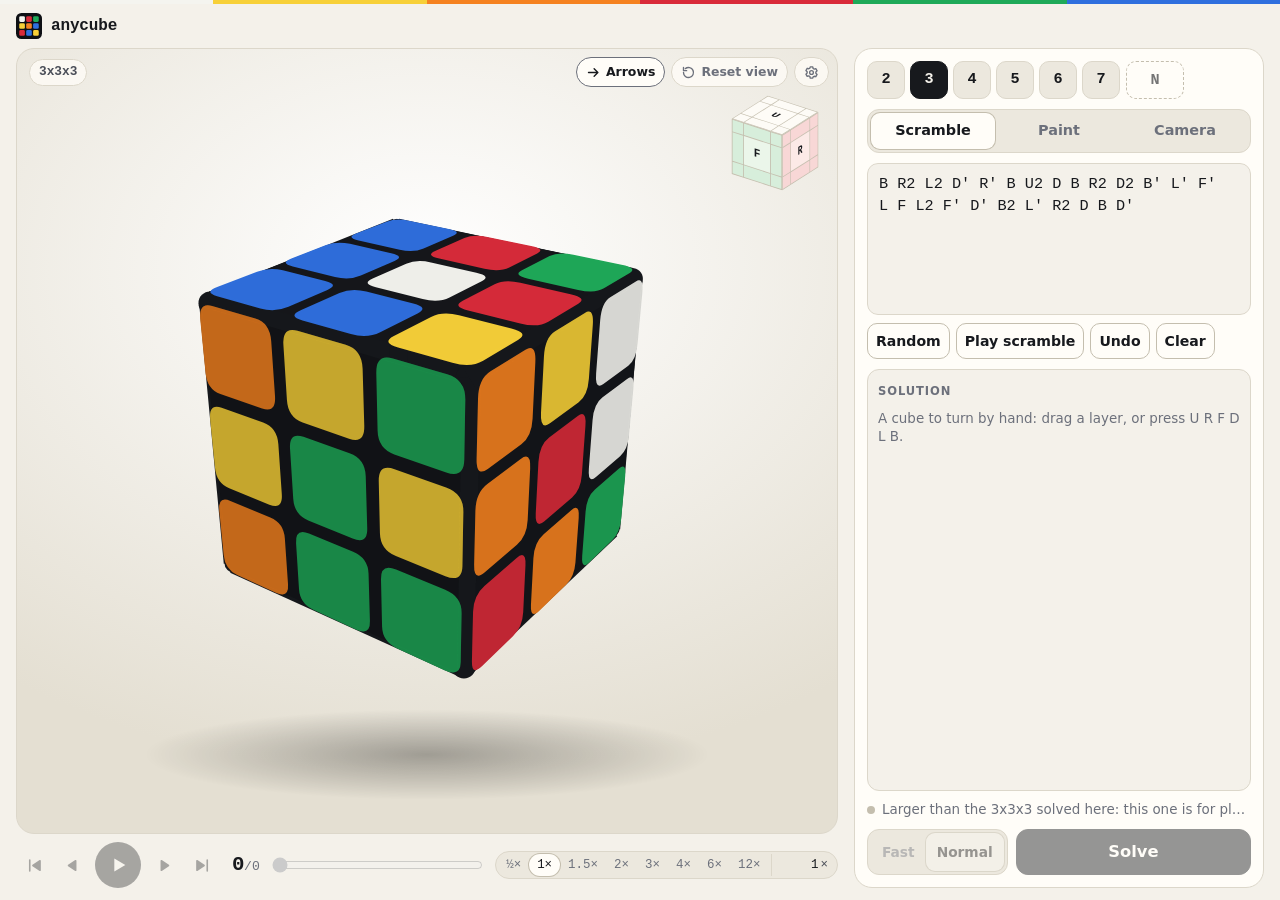
==== commit 6e973153: "Add opt-in updates for the native macOS desktop app" ====
--- a/app/index.html
+++ b/app/index.html
@@ -20,9 +20,14 @@
 <dialog class="app-dialog" id="updates" aria-labelledby="updates-title">
   <h2 id="updates-title">Check for updates</h2>
   <p id="update-status" role="status"></p>
+  <progress id="update-progress" aria-label="Update progress" hidden></progress>
+  <details id="update-notes" hidden>
+    <summary>Release notes</summary>
+    <pre></pre>
+  </details>
   <form method="dialog">
-    <button class="button" autofocus>Close</button>
-    <a class="button primary" href="https://github.com/Horia73/anycube/releases/latest" target="_blank" rel="noopener noreferrer">View release</a>
+    <button class="button" id="update-later" type="button" autofocus>Later</button>
+    <button class="button primary" id="update-install" type="button" hidden>Install update and restart</button>
   </form>
 </dialog>
 </body>
--- a/app/app.css
+++ b/app/app.css
@@ -192,7 +192,9 @@
 .app-dialog h2 { margin: 0; font-size: 1.15rem; }
 .app-dialog p { margin: 10px 0 18px; color: var(--ink-2); }
 .app-dialog form { display: flex; justify-content: flex-end; gap: 8px; }
-.app-dialog a { text-decoration: none; }
+#update-progress { width: 100%; margin-bottom: 12px; }
+#update-notes { margin-bottom: 16px; }
+#update-notes pre { white-space: pre-wrap; overflow-wrap: anywhere; max-height: 30vh; overflow: auto; }
 .settings-options { margin: 16px 0; padding: 0; border: 0; }
 .settings-options legend { margin-bottom: 6px; font-size: 0.86rem; color: var(--ink-2); }
 .settings-options label { display: flex; align-items: center; gap: 8px; min-height: 38px; cursor: pointer; }
@@ -550,9 +552,7 @@
   border-radius: 50%;
   background: var(--ok);
 }
-/* What is being read from each cell: a mark in its middle, in the page's
-   own colour for it, the sticker itself showing round it. Where the reading
-   could as well be another colour the mark is a ring. */
+/* The colour read from each cell, with the sticker visible around the mark. */
 .cam-grid i::after {
   content: "";
   width: 36%;
@@ -561,11 +561,6 @@
   background: currentColor;
   box-shadow: 0 0 0 2px rgba(255, 255, 255, 0.95), 0 0 0 3.5px rgba(0, 0, 0, 0.6);
 }
-.cam-grid i.unsure::after {
-  background: none;
-  border: 4px dashed currentColor;
-  box-sizing: border-box;
-}
 .stage.scanning .stage-tools,
 .stage.scanning .view-cube,
 .stage.scanning .next {
@@ -580,11 +575,8 @@
   align-items: center;
   gap: 4px 12px;
 }
-/* Where the cube's column is narrow (a small window, a tablet upright, a
-   phone) the slider goes on a row of its own, and narrower still the least
-   used buttons go. By the column's width, not the window's: beside the
-   panel the column can be narrow in a wide window. */
-@container (max-width: 640px) {
+/* The cube's column can be narrow even beside the panel in a wide window. */
+@container (max-width: 720px) {
   .transport {
     grid-template-columns: auto auto minmax(0, 1fr);
     grid-template-areas: "keys counter speed" "scrub scrub scrub";
@@ -594,12 +586,19 @@
     justify-self: end;
   }
 }
+@container (max-width: 580px) {
+  .transport {
+    grid-template-areas: "keys counter scrub" "speed speed speed";
+    gap: 4px 8px;
+  }
+  .speed {
+    justify-self: start;
+  }
+}
 @container (max-width: 480px) {
   .speed button {
-    padding: 4px 6px;
-  }
-  .speed button[data-speed="0.5"],
-  .speed button[data-speed="12"],
+    padding: 4px 5px;
+  }
   #to-start,
   #to-end {
     display: none;
@@ -685,10 +684,15 @@
 .speed {
   grid-area: speed;
   display: inline-flex;
+  align-items: center;
   border: 1px solid var(--line);
   border-radius: 999px;
   padding: 2px;
   background: var(--bg-2);
+}
+.speed-presets {
+  display: flex;
+  flex-wrap: wrap;
 }
 .speed button {
   border: 0;
@@ -703,6 +707,29 @@
   background: var(--panel);
   color: var(--ink);
   box-shadow: 0 0 0 1px var(--line-2);
+}
+.speed-custom {
+  display: inline-flex;
+  align-items: center;
+  gap: 2px;
+  margin-inline-start: 3px;
+  padding-inline: 5px 7px;
+  border-inline-start: 1px solid var(--line);
+  color: var(--ink-2);
+  font: 500 0.78rem/1.2 var(--mono);
+}
+.speed-custom input {
+  width: 5.5ch;
+  padding: 4px 0;
+  border: 0;
+  background: none;
+  color: var(--ink);
+  font: inherit;
+  text-align: end;
+  appearance: textfield;
+}
+.speed-custom input::-webkit-inner-spin-button {
+  appearance: none;
 }
 
 /* The lower part of the panel: the solution, or the cube the camera is reading. */
@@ -1331,14 +1358,13 @@
   border-radius: 1.5px;
   background: var(--cube-blank);
 }
+.net-face i.scan-review {
+  box-shadow: inset 0 0 0 1px #fffdf5, inset 0 0 0 2px #18191b;
+}
 .net-face.current {
   opacity: 1;
   box-shadow: 0 0 0 2px var(--ink);
 }
-.net-face.doubt:not(.current) {
-  box-shadow: 0 0 0 1.5px var(--danger);
-}
-
 /* The camera's side of the panel. */
 .private {
   display: grid;
@@ -1664,12 +1690,533 @@
   }
 }
 
-/* A phone too narrow for "Random scramble" beside the other buttons says "Random". */
-@media (max-width: 430px) {
+#panel-scramble {
+  container-type: inline-size;
+}
+
+#panel-scramble .button:not(.info) {
+  padding-inline: 8px;
+}
+
+@container (max-width: 440px) {
   #random .long {
     display: none;
   }
+}
+
+@container (max-width: 360px) {
+  #play-scramble .long {
+    display: none;
+  }
+}
+
+@container (max-width: 310px) {
+  #panel-scramble .button:not(.info) {
+    padding-inline: 6px;
+  }
+}
+
+@media (max-width: 430px) {
   .row {
     gap: 5px;
   }
 }
+
+/* A robot connected (js/robot.js): its panel stands where the scramble,
+   paint and camera were, and Scan & solve where Solve was. Without a robot
+   none of this is on the page. */
+.robot-panel,
+.robot-note,
+#robot-scan {
+  display: none;
+}
+.robot-mode .tabs,
+.robot-mode .panels,
+.robot-mode #mode-field,
+.robot-mode #solve {
+  display: none;
+}
+.robot-mode .robot-panel {
+  display: flex;
+}
+.robot-mode #robot-scan {
+  display: inline-flex;
+}
+.robot-panel {
+  position: relative;
+  flex: none;
+  flex-direction: column;
+  gap: 6px;
+  min-width: 0;
+}
+/* A label, and beside it the robot's state or the "i". */
+.robot-row {
+  display: flex;
+  align-items: center;
+  gap: 8px;
+  min-height: 24px;
+}
+.robot-row:not(:first-child) {
+  margin-top: 4px;
+}
+.robot-label {
+  font-size: 0.8rem;
+  font-weight: 600;
+  color: var(--ink-2);
+}
+.robot-state {
+  margin-left: auto;
+  display: inline-flex;
+  align-items: center;
+  gap: 6px;
+  font-size: 0.78rem;
+  font-weight: 600;
+  color: var(--ink-2);
+  white-space: nowrap;
+}
+.robot-state::before {
+  content: "";
+  width: 8px;
+  height: 8px;
+  border-radius: 50%;
+  background: var(--line-2);
+}
+.robot-state[data-kind="ok"]::before {
+  background: var(--ok);
+}
+.robot-state[data-kind="busy"]::before {
+  background: var(--accent);
+  animation: pulse 1.2s infinite ease-in-out;
+}
+.robot-state[data-kind="warn"] {
+  color: var(--danger);
+}
+.robot-state[data-kind="warn"]::before {
+  background: var(--danger);
+}
+@media (prefers-reduced-motion: reduce) {
+  .robot-state::before {
+    animation: none !important;
+  }
+}
+/* A dropdown of the page's own (js/dropdown.js): a button with the name
+   chosen, on as many lines as it needs, and a list as wide as the button
+   that opens under it, or over it where there is no room under. */
+.dropdown {
+  position: relative;
+  min-width: 0;
+}
+.dropdown-button {
+  position: relative;
+  width: 100%;
+  min-height: 36px;
+  display: flex;
+  align-items: center;
+  border: 1px solid var(--line-2);
+  border-radius: 10px;
+  padding: 6px 34px 6px 10px;
+  background: var(--bg);
+  color: var(--ink);
+  font: inherit;
+  font-size: 0.88rem;
+  line-height: 1.35;
+  text-align: left;
+  overflow-wrap: anywhere;
+  cursor: pointer;
+  -webkit-tap-highlight-color: transparent;
+}
+.dropdown-button:hover:not(:disabled),
+.dropdown.open .dropdown-button {
+  border-color: var(--ink-3);
+}
+.dropdown-button::after {
+  content: "";
+  position: absolute;
+  right: 14px;
+  top: calc(50% - 5px);
+  width: 6px;
+  height: 6px;
+  border: solid var(--ink-2);
+  border-width: 0 1.5px 1.5px 0;
+  transform: rotate(45deg);
+  transition: transform 0.12s;
+  pointer-events: none;
+}
+.dropdown.open .dropdown-button::after {
+  top: calc(50% - 2px);
+  transform: rotate(225deg);
+}
+.dropdown-button:focus-visible {
+  outline: 2px solid var(--b);
+  outline-offset: 2px;
+}
+.dropdown-button:disabled {
+  color: var(--ink-3);
+  background: var(--bg-2);
+  cursor: not-allowed;
+}
+.dropdown-button:disabled::after {
+  opacity: 0.4;
+}
+.dropdown-value {
+  min-width: 0;
+}
+/* The list: fixed in the window (the script says where), so that nothing it is in cuts it. */
+.dropdown-list {
+  position: fixed;
+  z-index: 40;
+  margin: 0;
+  padding: 4px;
+  list-style: none;
+  overflow-y: auto;
+  overscroll-behavior: contain;
+  border: 1px solid var(--line-2);
+  border-radius: 12px;
+  background: var(--panel);
+  color: var(--ink);
+  box-shadow: 0 10px 30px rgba(0, 0, 0, 0.28);
+  font-size: 0.88rem;
+  line-height: 1.35;
+}
+.dropdown-list[hidden] {
+  display: none;
+}
+.dropdown-list li {
+  position: relative;
+  display: flex;
+  align-items: baseline;
+  gap: 10px;
+  min-height: 34px;
+  padding: 7px 10px 7px 30px;
+  border-radius: 8px;
+  overflow-wrap: anywhere;
+  cursor: pointer;
+  -webkit-tap-highlight-color: transparent;
+}
+.dropdown-list li.active {
+  background: var(--bg-2);
+  box-shadow: inset 0 0 0 1px var(--line-2);
+}
+/* The option chosen has a tick before it. */
+.dropdown-list li[aria-selected="true"]::before {
+  content: "";
+  position: absolute;
+  left: 11px;
+  top: 12px;
+  width: 9px;
+  height: 5px;
+  border: solid var(--ink);
+  border-width: 0 0 1.75px 1.75px;
+  transform: rotate(-45deg);
+}
+.dropdown-text {
+  flex: 1;
+  min-width: 0;
+}
+/* Why an option is as it is: "busy", "not a robot", "checking". */
+.dropdown-note {
+  flex: none;
+  max-width: 50%;
+  padding: 1px 7px;
+  border: 1px solid var(--line-2);
+  border-radius: 999px;
+  font-size: 0.72rem;
+  font-weight: 600;
+  color: var(--ink-2);
+  white-space: nowrap;
+}
+.dropdown-list li[aria-disabled="true"] {
+  cursor: not-allowed;
+}
+.dropdown-list li[aria-disabled="true"] .dropdown-text {
+  color: var(--ink-3);
+}
+@media (pointer: coarse) {
+  .dropdown-list li {
+    min-height: 42px;
+    padding-block: 10px;
+  }
+  .dropdown-list li[aria-selected="true"]::before {
+    top: 16px;
+  }
+}
+/* The "i" beside Camera, and the details it opens over what is under it. */
+.robot-info {
+  display: flex;
+}
+#robot-info {
+  width: 24px;
+  height: 24px;
+  padding: 0;
+  border: 1px solid var(--line-2);
+  border-radius: 50%;
+  background: none;
+  color: var(--ink-2);
+  font: italic 600 0.86rem/1 Georgia, "Times New Roman", serif;
+  cursor: pointer;
+  -webkit-tap-highlight-color: transparent;
+}
+#robot-info:hover {
+  background: var(--bg-2);
+}
+#robot-info[aria-expanded="true"] {
+  background: var(--ink);
+  border-color: var(--ink);
+  color: var(--panel);
+}
+/* It begins right under the "i", so that a mouse gets from one to the other,
+   as wide as the panel and fixed in the window (the script says where, as it
+   does for a dropdown's list): whatever does not fit in the window scrolls. */
+#robot-details {
+  position: fixed;
+  z-index: 30;
+  overflow-y: auto;
+  overscroll-behavior: contain;
+  padding: 10px 12px 12px;
+  border: 1px solid var(--line-2);
+  border-radius: 12px;
+  background: var(--panel);
+  color: var(--ink);
+  box-shadow: 0 8px 28px rgba(0, 0, 0, 0.2);
+  font-size: 0.82rem;
+  line-height: 1.45;
+  overflow-wrap: anywhere;
+}
+#robot-details[hidden] {
+  display: none;
+}
+#robot-details h3 {
+  margin: 10px 0 3px;
+  font-size: 0.68rem;
+  font-weight: 600;
+  letter-spacing: 0.06em;
+  text-transform: uppercase;
+  color: var(--ink-3);
+}
+#robot-details h3:first-child {
+  margin-top: 0;
+}
+#robot-details dl {
+  display: grid;
+  grid-template-columns: auto minmax(0, 1fr);
+  gap: 2px 14px;
+  margin: 0;
+}
+#robot-details dt {
+  color: var(--ink-2);
+}
+#robot-details dd {
+  margin: 0;
+  text-align: right;
+  font-variant-numeric: tabular-nums;
+}
+#robot-details p {
+  margin: 8px 0 0;
+  color: var(--ink-3);
+}
+#robot-details h3 + p {
+  margin-top: 0;
+  color: var(--ink-2);
+}
+.robot-body {
+  display: grid;
+  grid-template-columns: auto minmax(0, 1fr);
+  height: clamp(76px, 13vh, 120px);
+  margin-top: 4px;
+  gap: 10px;
+}
+/* The camera as the robot's photos take it: the middle square of the picture, not mirrored. */
+.robot-cam {
+  position: relative;
+  height: 100%;
+  aspect-ratio: 1;
+  border-radius: 10px;
+  overflow: hidden;
+  background: #000;
+  display: grid;
+  place-items: center;
+}
+.robot-cam video {
+  position: absolute;
+  inset: 0;
+  width: 100%;
+  height: 100%;
+  object-fit: cover;
+}
+.robot-grid {
+  position: absolute;
+  inset: 10%;
+  display: grid;
+  grid-template-columns: repeat(var(--n, 3), 1fr);
+  border: 1.5px solid rgba(255, 255, 255, 0.8);
+  border-radius: 5px;
+  pointer-events: none;
+}
+.robot-grid i {
+  border: 1px solid rgba(255, 255, 255, 0.35);
+}
+.robot-cam .button {
+  position: relative;
+  z-index: 1;
+  color: #fff;
+  border-color: rgba(255, 255, 255, 0.6);
+}
+/* The six photos, three by two, as large as the room beside the camera
+   lets them be in both directions. */
+.robot-shots {
+  min-width: 0;
+  min-height: 0;
+  max-height: 124px;
+  margin: 0;
+  padding: 0;
+  list-style: none;
+  container-type: size;
+  display: grid;
+  grid-template-columns: repeat(3, max-content);
+  align-content: start;
+  gap: 5px;
+}
+.robot-shots li {
+  position: relative;
+  width: min((100cqw - 10px) / 3, (100cqh - 5px) / 2, 62px);
+  aspect-ratio: 1;
+  border: 1px dashed var(--line-2);
+  border-radius: 7px;
+  overflow: hidden;
+  background: var(--bg-2);
+}
+.robot-shots li.taken {
+  border-style: solid;
+}
+.robot-shots canvas {
+  display: block;
+  width: 100%;
+  height: 100%;
+  visibility: hidden;
+}
+.robot-shots li.taken canvas {
+  visibility: visible;
+}
+.robot-shots span {
+  position: absolute;
+  left: 3px;
+  top: 2px;
+  padding: 0 4px;
+  border-radius: 4px;
+  background: color-mix(in srgb, var(--panel) 80%, transparent);
+  font: 600 0.68rem/1.4 var(--mono);
+  color: var(--ink-2);
+}
+/* The robot's line, over Scan & solve: whole, on as many lines as it needs. */
+.robot-mode .robot-note:not(:empty) {
+  display: block;
+}
+.robot-note {
+  margin: 0;
+  font-size: 0.84rem;
+  line-height: 1.35;
+  color: var(--ink-3);
+  overflow-wrap: anywhere;
+}
+.robot-note.warn {
+  color: var(--danger);
+}
+/* The line that says whether the cube on screen can be solved is not about
+   the robot's cube: it is there only when a scan is not a cube, and then
+   whole (that a scan is going on is said beside Robot and over the cube). */
+.robot-mode .valid {
+  display: none;
+  height: auto;
+  white-space: normal;
+  overflow: visible;
+  overflow-wrap: anywhere;
+}
+.robot-mode .valid.bad {
+  display: block;
+}
+.button.danger {
+  background: var(--danger);
+  border-color: var(--danger);
+  color: var(--danger-bg);
+}
+.button.danger:hover:not(:disabled) {
+  background: var(--danger);
+  filter: brightness(1.08);
+}
+.robot-fields {
+  display: grid;
+  gap: 10px;
+  margin: 16px 0 6px;
+}
+.robot-fields label,
+.robot-field {
+  display: grid;
+  gap: 4px;
+  font-size: 0.86rem;
+  color: var(--ink-2);
+}
+.robot-fields .robot-auto {
+  display: flex;
+  align-items: center;
+  gap: 8px;
+}
+.robot-auto input {
+  width: 16px;
+  height: 16px;
+  margin: 0;
+  accent-color: var(--accent);
+}
+.robot-dialog #robot-dialog-status {
+  overflow-wrap: anywhere;
+}
+/* The button by the cube while a robot is being connected, and when one did not connect. */
+#robot-open.busy svg {
+  animation: pulse 1.2s infinite ease-in-out;
+}
+@media (prefers-reduced-motion: reduce) {
+  #robot-open.busy svg {
+    animation: none;
+  }
+}
+#robot-open.trouble {
+  color: var(--danger);
+}
+.robot-dialog #robot-dialog-status:empty {
+  display: none;
+}
+.robot-dialog form .quiet {
+  margin-right: auto;
+}
+/* The times of a run, under the line that says it is done. */
+.robot-times {
+  grid-column: 1 / -1;
+  display: grid;
+  grid-template-columns: repeat(5, auto);
+  gap: 2px 14px;
+  margin: 6px 0 0;
+}
+.robot-times div {
+  display: grid;
+  gap: 1px;
+}
+.robot-times dt {
+  font-size: 0.68rem;
+  letter-spacing: 0.06em;
+  text-transform: uppercase;
+  color: var(--ink-3);
+}
+.robot-times dd {
+  margin: 0;
+  font: 600 0.86rem/1.2 var(--mono);
+  font-variant-numeric: tabular-nums;
+  color: var(--ink);
+}
+.robot-times div:last-child dd {
+  color: var(--ok);
+}
+@media (max-width: 759px) {
+  .robot-body { height: 76px; }
+  .robot-times {
+    grid-template-columns: repeat(3, auto);
+  }
+}
